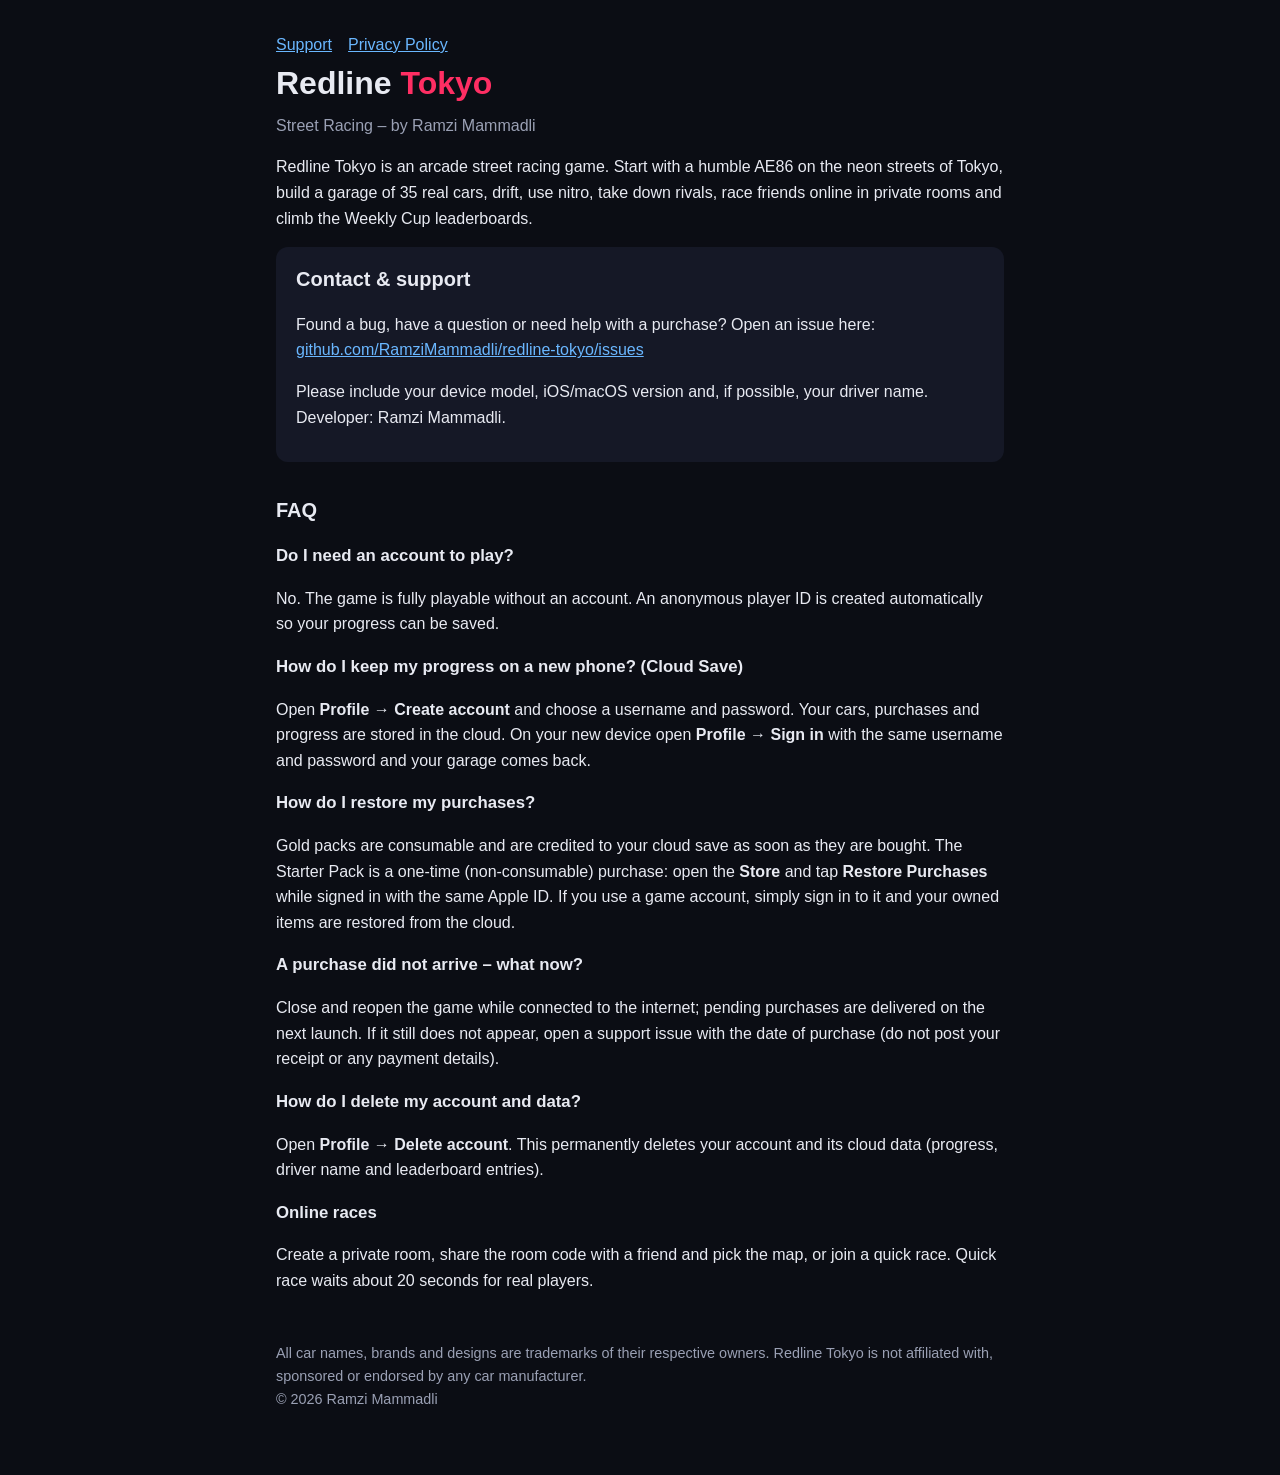
==== index.html @ 53918b13 "Support page and privacy policy for Redline Tokyo Co-Authored-By: Claude Opus 5.5 <noreply@anthropic" ====
<!DOCTYPE html>
<html lang="en">
<head>
<meta charset="utf-8">
<meta name="viewport" content="width=device-width, initial-scale=1">
<title>Redline Tokyo – Support</title>
<meta name="description" content="Support page for Redline Tokyo: Street Racing, an arcade street racing game for iPhone, iPad and Mac.">
<link rel="stylesheet" href="style.css">
</head>
<body>
<main>
<nav><a href="index.html">Support</a><a href="privacy.html">Privacy Policy</a></nav>
<h1>Redline <span>Tokyo</span></h1>
<p class="sub">Street Racing – by Ramzi Mammadli</p>

<p>Redline Tokyo is an arcade street racing game. Start with a humble AE86 on the neon streets of Tokyo, build a garage of 35 real cars, drift, use nitro, take down rivals, race friends online in private rooms and climb the Weekly Cup leaderboards.</p>

<div class="card">
<h2 style="margin-top:0">Contact &amp; support</h2>
<p>Found a bug, have a question or need help with a purchase? Open an issue here:<br>
<a href="https://github.com/RamziMammadli/redline-tokyo/issues">github.com/RamziMammadli/redline-tokyo/issues</a></p>
<p>Please include your device model, iOS/macOS version and, if possible, your driver name. Developer: Ramzi Mammadli.</p>
</div>

<h2>FAQ</h2>

<h3>Do I need an account to play?</h3>
<p>No. The game is fully playable without an account. An anonymous player ID is created automatically so your progress can be saved.</p>

<h3>How do I keep my progress on a new phone? (Cloud Save)</h3>
<p>Open <b>Profile → Create account</b> and choose a username and password. Your cars, purchases and progress are stored in the cloud. On your new device open <b>Profile → Sign in</b> with the same username and password and your garage comes back.</p>

<h3>How do I restore my purchases?</h3>
<p>Gold packs are consumable and are credited to your cloud save as soon as they are bought. The Starter Pack is a one-time (non-consumable) purchase: open the <b>Store</b> and tap <b>Restore Purchases</b> while signed in with the same Apple ID. If you use a game account, simply sign in to it and your owned items are restored from the cloud.</p>

<h3>A purchase did not arrive – what now?</h3>
<p>Close and reopen the game while connected to the internet; pending purchases are delivered on the next launch. If it still does not appear, open a support issue with the date of purchase (do not post your receipt or any payment details).</p>

<h3>How do I delete my account and data?</h3>
<p>Open <b>Profile → Delete account</b>. This permanently deletes your account and its cloud data (progress, driver name and leaderboard entries).</p>

<h3>Online races</h3>
<p>Create a private room, share the room code with a friend and pick the map, or join a quick race. Quick race waits about 20 seconds for real players.</p>

<footer>All car names, brands and designs are trademarks of their respective owners. Redline Tokyo is not affiliated with, sponsored or endorsed by any car manufacturer.<br>© 2026 Ramzi Mammadli</footer>
</main>
</body>
</html>
---- style.css ----
:root{--bg:#0b0d14;--fg:#e8eaf2;--muted:#9aa0b4;--accent:#ff2e63;--card:#151826}
*{box-sizing:border-box}
body{margin:0;background:var(--bg);color:var(--fg);font:16px/1.6 -apple-system,BlinkMacSystemFont,"Segoe UI",Roboto,Helvetica,Arial,sans-serif}
main{max-width:760px;margin:0 auto;padding:32px 16px 64px}
h1{font-size:2rem;margin:0 0 4px}
h1 span{color:var(--accent)}
h2{margin-top:2rem;font-size:1.25rem}
h3{font-size:1.05rem;margin-bottom:4px}
p,li{color:var(--fg)}
.sub{color:var(--muted);margin-top:0}
a{color:#6ab7ff}
.card{background:var(--card);border-radius:12px;padding:16px 20px;margin:16px 0}
nav a{margin-right:16px}
footer{color:var(--muted);font-size:.9rem;margin-top:48px}
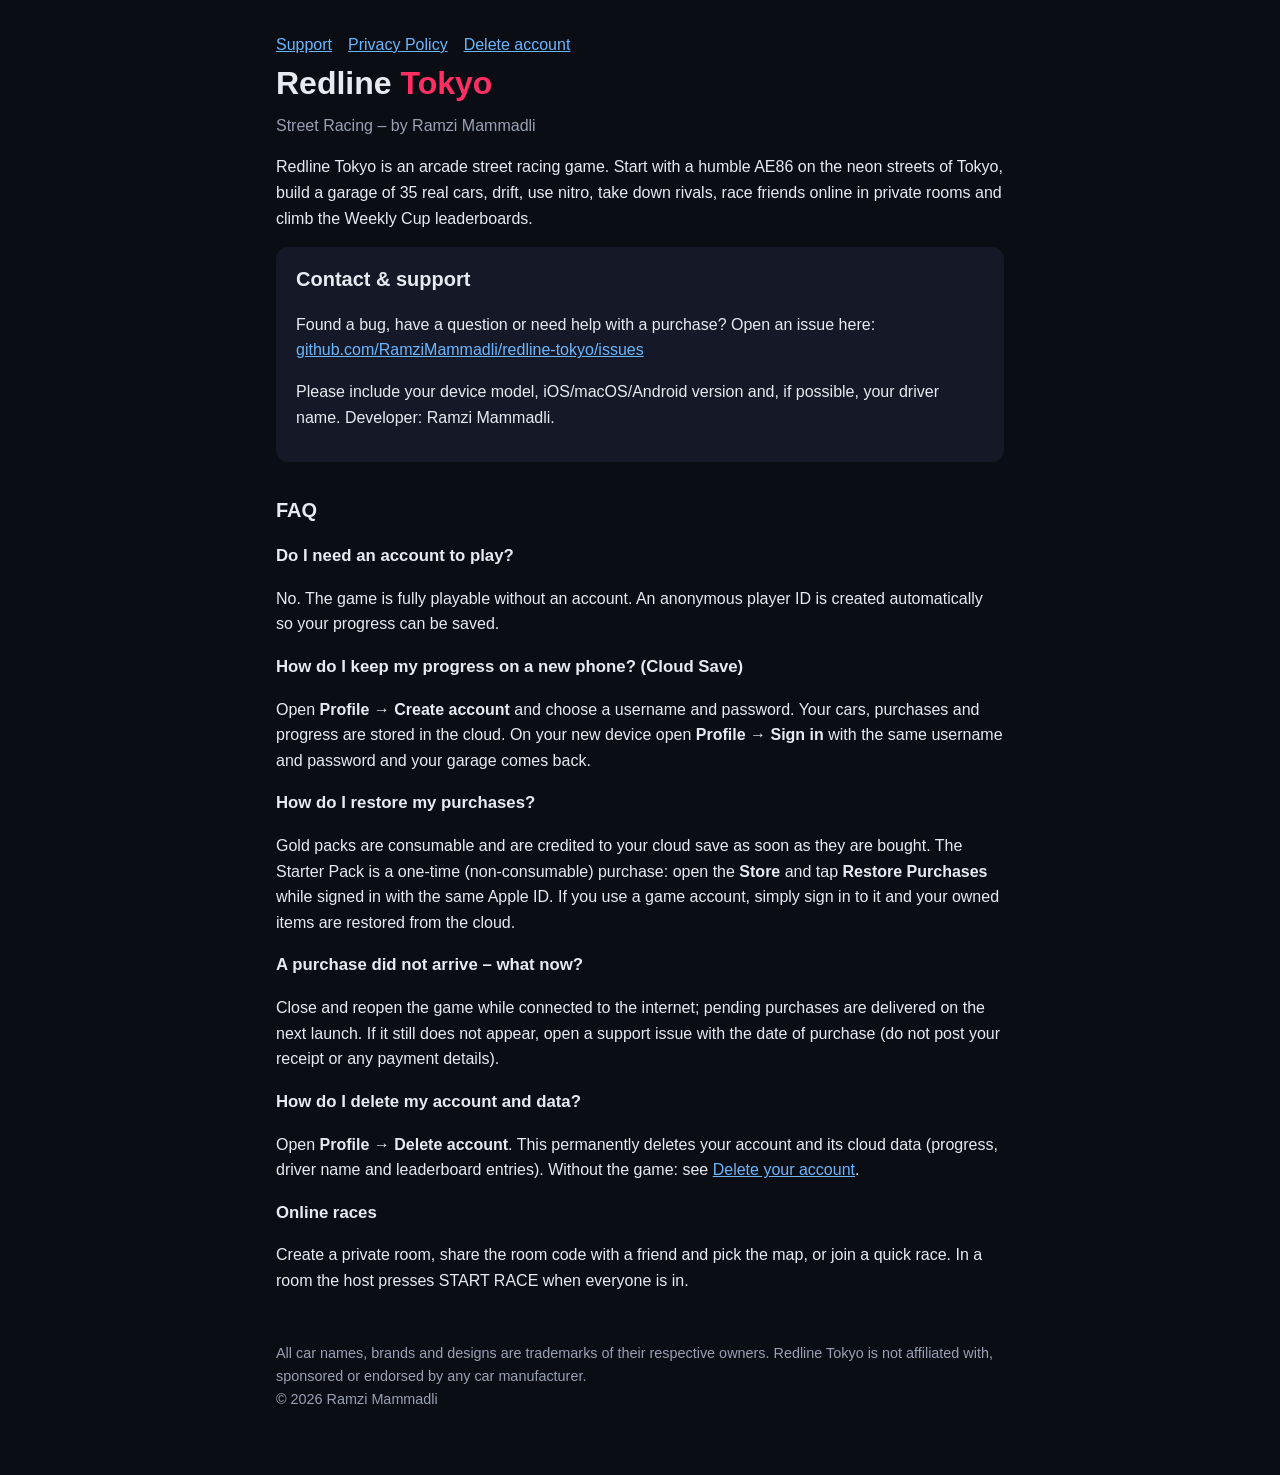
==== commit 97758845: "Add account deletion page; mention Android and Google Play billing Co-Authored-By: Claude Opus 5.5 <" ====
--- a/index.html
+++ b/index.html
@@ -4,12 +4,12 @@
 <meta charset="utf-8">
 <meta name="viewport" content="width=device-width, initial-scale=1">
 <title>Redline Tokyo – Support</title>
-<meta name="description" content="Support page for Redline Tokyo: Street Racing, an arcade street racing game for iPhone, iPad and Mac.">
+<meta name="description" content="Support page for Redline Tokyo: Street Racing, an arcade street racing game for iPhone, iPad, Mac and Android.">
 <link rel="stylesheet" href="style.css">
 </head>
 <body>
 <main>
-<nav><a href="index.html">Support</a><a href="privacy.html">Privacy Policy</a></nav>
+<nav><a href="index.html">Support</a><a href="privacy.html">Privacy Policy</a><a href="delete-account.html">Delete account</a></nav>
 <h1>Redline <span>Tokyo</span></h1>
 <p class="sub">Street Racing – by Ramzi Mammadli</p>
 
@@ -19,7 +19,7 @@
 <h2 style="margin-top:0">Contact &amp; support</h2>
 <p>Found a bug, have a question or need help with a purchase? Open an issue here:<br>
 <a href="https://github.com/RamziMammadli/redline-tokyo/issues">github.com/RamziMammadli/redline-tokyo/issues</a></p>
-<p>Please include your device model, iOS/macOS version and, if possible, your driver name. Developer: Ramzi Mammadli.</p>
+<p>Please include your device model, iOS/macOS/Android version and, if possible, your driver name. Developer: Ramzi Mammadli.</p>
 </div>
 
 <h2>FAQ</h2>
@@ -37,10 +37,10 @@
 <p>Close and reopen the game while connected to the internet; pending purchases are delivered on the next launch. If it still does not appear, open a support issue with the date of purchase (do not post your receipt or any payment details).</p>
 
 <h3>How do I delete my account and data?</h3>
-<p>Open <b>Profile → Delete account</b>. This permanently deletes your account and its cloud data (progress, driver name and leaderboard entries).</p>
+<p>Open <b>Profile → Delete account</b>. This permanently deletes your account and its cloud data (progress, driver name and leaderboard entries). Without the game: see <a href="delete-account.html">Delete your account</a>.</p>
 
 <h3>Online races</h3>
-<p>Create a private room, share the room code with a friend and pick the map, or join a quick race. Quick race waits about 20 seconds for real players.</p>
+<p>Create a private room, share the room code with a friend and pick the map, or join a quick race. In a room the host presses START RACE when everyone is in.</p>
 
 <footer>All car names, brands and designs are trademarks of their respective owners. Redline Tokyo is not affiliated with, sponsored or endorsed by any car manufacturer.<br>© 2026 Ramzi Mammadli</footer>
 </main>
